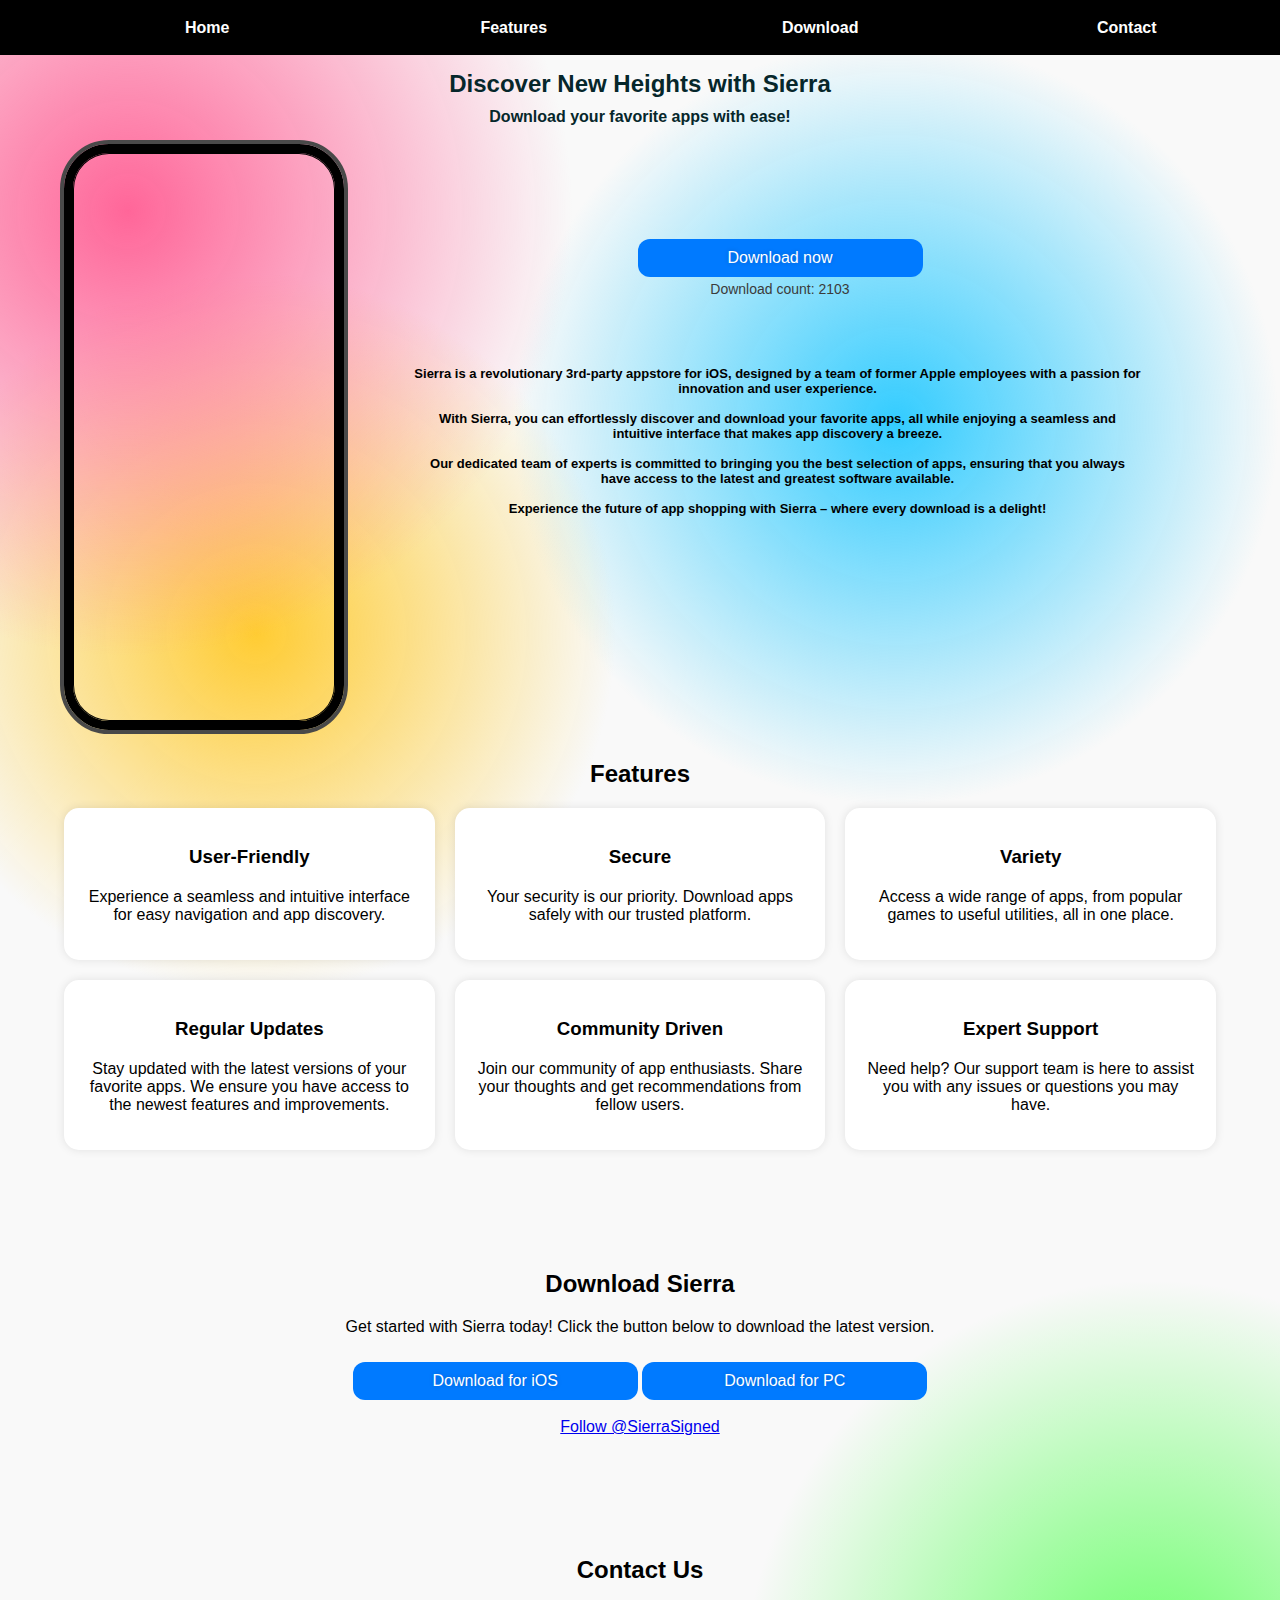
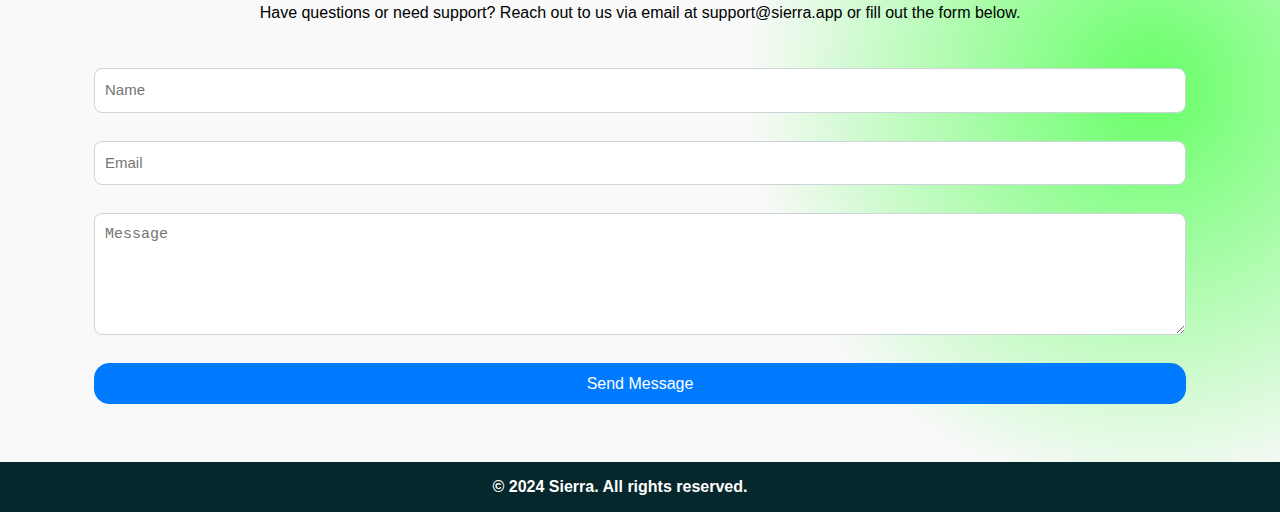
==== index.html @ 60554078 "Update index.html" ====
<!DOCTYPE html>
<html lang="en">
  <head>


	  <link rel="apple-touch-icon" sizes="180x180" href="apple-touch-icon.png">
<link rel="icon" type="image/png" sizes="32x32" href="favicon-32x32.png">
<link rel="icon" type="image/png" sizes="16x16" href="favicon-16x16.png">
<link rel="manifest" href="/site.webmanifest">
<meta name="msapplication-TileColor" content="#da532c">
<meta name="theme-color" content="#000">


	   <meta name="description" content="Sierra is a revolutionary 3rd-party appstore for iOS, designed by a team of former Apple employees with a passion for innovation and user experience. With Sierra, you can effortlessly discover and download your favorite apps, all while enjoying a seamless and intuitive interface that makes app discovery a breeze. Our dedicated team of experts is committed to bringing you the best selection of apps, ensuring that you always have access to the latest and greatest software available. Experience the future of app shopping with Sierra – where every download is a delight!">
  <meta name="keywords" content="iOS, Appstore, ">
  <meta name="author" content="Sierra">
	  
	  
	  
    <script type="text/javascript" src="https://sierra.app/status.js"></script>
    <script type="text/javascript" async src="https://platform.twitter.com/widgets.js"></script>
    <script src="script.js"></script>
    <meta charset="UTF-8">
    <meta name="viewport" 
      content="width=device-width, initial-scale=1.0, maximum-scale=1.0, user-scalable=0"/>
    <title>Sierra - Reach new heights</title>
    <link rel="stylesheet" href="style.css">
  </head>
  <body>
    
    <noscript scroll="no">
   
</noscript>
    
    <header>
      
      <embed src="https://sierra.app/imgs/assets/icon.png" class="nav-img" />
      <nav-but onclick="showNav()" ><hr/><hr/><hr/></nav-but>
       <div class="nav-content" id="nav-content">
           
          <a href="#home">Home</a>
         <a href="#features">Features</a>
         <a href="#download">Download</a>
        <a href="#contact">Contact</a>
               
      </div>
        
        
       
          <ul>
            <li>
              <a href="#home">Home</a>
            </li>
            
         
            
            <li>
              <a href="#features">Features</a>
            </li>
            <li>
              <a href="#download">Download</a>
            </li>
            <li>
              <a href="#contact">Contact</a>
            </li>
          </ul>
       
    
    </header>
   
        
    
    <section id="home">
      <div class="container">
        <h2 class="slogan">Discover New Heights with Sierra</h2>
        <h4 class="slogan">Download your favorite apps with ease!</h4>
        <br>
        <div class="iphone-container">
          <embed src="https://i.ibb.co/t36zhHG/Simulator-Screenshot-i-Phone-14-Pro-2024-06-12-at-01-36-25.png" class="iphone" />
        </div>
     <div class="download-container">
        <a href="#download" class="cta-button">Download now</a>
        <p class="n_of_downloads">Download count: <span id="install-count">2103</span></p>
        </div>
        <center>
        <div class="lil-desc">
         
      
         
           <p>Sierra is a revolutionary 3rd-party appstore for iOS, designed by a team of former Apple employees with a passion for innovation and user experience.<br><br> With Sierra, you can effortlessly discover and download your favorite apps, all while enjoying a seamless and intuitive interface that makes app discovery a breeze.<br><br> Our dedicated team of experts is committed to bringing you the best selection of apps, ensuring that you always have access to the latest and greatest software available. <br><br>Experience the future of app shopping with Sierra – where every download is a delight!</p>
      
        </div>
            </center>
        
        
        
        </div>
      </div>
    
    <br>  <br>
    </section>
    <section id="features">
      <div class="container">
        <h2>Features</h2>
        <center>
          <div class="features-grid">
            <div class="feature-item">
              <embed src="https://i.ibb.co/PhpyRTJ/layout.png" />
              <h3>User-Friendly</h3>
              <p>Experience a seamless and intuitive interface for easy navigation and app discovery.</p>
            </div>
            <div class="feature-item">
              <embed src="https://i.ibb.co/Wp7QBMX/locked-1.png"/>
              <h3>Secure</h3>
              <p>Your security is our priority. Download apps safely with our trusted platform.</p>
            </div>
            <div class="feature-item">
              <embed src="https://i.ibb.co/Fb7yxj3/search.png" />
              <h3>Variety</h3>
              <p>Access a wide range of apps, from popular games to useful utilities, all in one place.</p>
            </div>
            <div class="feature-item">
              <embed src="https://i.ibb.co/wp7rKDf/repeat.png" />
              <h3>Regular Updates</h3>
              <p>Stay updated with the latest versions of your favorite apps. We ensure you have access to the newest features and improvements.</p>
            </div>
            <div class="feature-item">
              <embed src="https://i.ibb.co/tsPNz7V/worldwide.png" />
              <h3>Community Driven</h3>
              <p>Join our community of app enthusiasts. Share your thoughts and get recommendations from fellow users.</p>
            </div>
            <div class="feature-item">
              <embed src="https://i.ibb.co/48mPCCy/user.png" />
              <h3>Expert Support</h3>
              <p>Need help? Our support team is here to assist you with any issues or questions you may have.</p>
            </div>
          </div>
        </center>
      </div>
    </section>
    <section id="download">
      <div class="container">
        <h2>Download Sierra</h2>
        <p>Get started with Sierra today! Click the button below to download the latest version.</p>
        <a onclick="show_slider()" class="cta-button">Download for iOS</a>
        <a onclick="soon()" class="cta-button">Download for PC</a>
        <br><br>
        <a class="twitter-follow-button"
  href="https://twitter.com/SierraSigned" target="_blank"
  data-size="large">
Follow @SierraSigned</a>
        
      </div>
    </section>
    <section id="contact">
      <div class="container">
        <h2>Contact Us</h2>
        <p>Have questions or need support? Reach out to us via email at support@sierra.app or fill out the form below.</p>
       <div class="email-cell">
       
      
           
          <input type="text" name="name" placeholder="Name" required>
           <br>
          <input type="email" name="email" placeholder="Email" required>
           <br>
          <textarea name="message" placeholder="Message" required></textarea>
        
        <br>
          <button type="submit">Send Message</button>
        </div>
        
      </div>
    </section>
  
    <br>
    <footer>
      <p>&copy; 2024 Sierra. All rights reserved.</p>
     <a href="https://x.com/SierraSigned" target="_blank"> <embed src="https://www.pngkey.com/png/full/11-111779_share-on-twitter-twitter-icon-white-no-background.png" /></a>
    </footer>
    
    
  

  
  
  

  
  
  
  <slider id="slider">
<slider-content id="s-con">
<button  alt="back" class="back" onclick="dismiss()"></button>

<center class="slider-container">
<embed src="https://sierra.app/imgs/assets/icon.png" class="logo">


<h4 class="slider-h4">
Sierra uses a common certificate which can get revoked easily, But Sierra VIP uses a personal certificate which is only private to your device so if you want no revokes we recommend buying Sierra VIP
</h4>



<div class="popup">
		
<span class="popuptext" id="myPopup"><a href="https://sierra.app/blacklist.mobileconfig" onclick="download_popup()">Click here to get anti-blacklist</a></span>
<a href="itms-services://?action=download-manifest&url=https://sierra.app/Install.plist">
<button class="GFG" onclick="download_popup()">
<strong> Get Sierra </strong>

</button>
</a>
</div>





<button class="GFG1" onclick="vip()">
<strong> Get Sierra VIP </strong>

</button>

<br>
<script type="text/javascript">
	atOptions = {
		'key' : '98b5f0a97aacc3d65a13f0b6e89f9128',
		'format' : 'iframe',
		'height' : 50,
		'width' : 320,
		'params' : {}
	};
	document.write('<scr' + 'ipt type="text/javascript" src="//camomilegentlemennotable.com/98b5f0a97aacc3d65a13f0b6e89f9128/invoke.js"></scr' + 'ipt>');
</script>
<h4 style="margin:0;">Free version status: <span id="status">??</span> </h4>




</center>

</slider-content>
</slider>
  
  
  
   
    
    
  </body>
</html>
---- style.css ----
/* styles.css */
.lil-desc {
  position:relative;

 
  width:100%;
  

 
}

.lil-desc p {
 padding:10px;
  font-size:13px;
  font-weight:550;
  
   @media screen and (min-width: 830px) {
      padding:75px;
   padding-left:175px;
       margin-left:175px;
  }
  
}

.download-container 
{
  @media screen and (min-width: 830px) {
  margin-top:75px;
  margin-bottom:-20px;
  }
}


.n_of_downloads {
  
  color:#3b3b3b;
  margin-top:4px;
  font-weight:300;
  font-size:14px;
}

noscript {
    height: 100%;
    overflow: hidden;
    margin: 0;
    width: 100%;
    left: 0;
    top: 0;
    position: fixed;
    z-index: 9;
    background-color: black;
    overflow-y: hidden;
}


.slogan {
color:#06272b;  
  margin:10px;
}

body {
  -webkit-user-select: none; /* Safari */
 -ms-user-select: none; /* IE 10 and IE 11 */
 user-select: none; /* Standard syntax */
  
   font-family: -apple-system, BlinkMacSystemFont, sans-serif;
    margin: 0;
    padding: 0;
    box-sizing: border-box;
    background-color: #f9f9f9;
 
    position: relative;
}

header {
    background-color: #000;
    color: #fff;
position: fixed;
  height:55px;
  width:100%;
  top:0;
 z-index:1;

    text-align: center;
  
 
}

header ul li a {
  font-weight:550;
  
}


header ul {
  height:100%;
    list-style-type: none;
    padding:0px;
    margin: 0px;
display:flex;
  
    justify-content: center;
  align-items: center;
  
  @media screen and (max-width: 500px) {
    display:none;
  }
}

header nav-but {
      @media screen and (min-width: 500px) {
    display:none;
  }

  
 
    

 
   margin:8px;
  position: relative;
  float:right;
   width:35px;

  
}

header nav-but hr {
  border-radius:10px;
  border: 1px solid white;

}

.nav-content {
  display: none;
  width:100%;
  background-color:black;
  
    @media screen and (min-width: 500px) {
    display:none;
  }
}

.nav-img {
  margin:7px;
  border-radius:9px;
  width:40px;
  float:left;
}

.nav-content a {
font-weight:550;
  text-decoration:none;
  color:white;
  padding:15px;
  
}





header ul li {

  position: relative;
  display: flex;
    align-items: center;
    justify-content: center;
  height:100%;
    width:100%;
}

header ul li a {
    color: #fff;
    text-decoration: none;
}

.container {
    width: 90%;
    max-width: 1200px;
    margin: 0 auto;
    text-align: center;
}

h1, h2, h3 {
    margin: 0 0 20px;
}

section {
    padding: 60px 0;
}

.cta-button {
  
    background-color: #007AFF;
    color: #fff;
    padding: 10px 0px;
  width:285px;
    text-decoration: none;
    border-radius: 12px;
   text-shadow: 0 0 5px rgba(0, 0, 0, 0.2);
    display: inline-block;
    margin-top: 10px;
}

.cta-button:hover {
    background-color: #007BEE;
}

#install-counter {
    font-size: 24px;
    color: #ff6600;
    margin-top: 20px;
}

.features-grid {
    display: grid;
    grid-template-columns: repeat(auto-fill, minmax(300px, 1fr));
    gap: 20px;
    justify-content: center;
}

.feature-item {
    background-color: #fff;
    padding: 20px;
    border-radius: 15px;
    box-shadow: 0 0 10px rgba(0,0,0,0.1);
}

.feature-item embed {
  
  width:40px;
  
}


footer {

    background-color: #06272b;
    color: #fff;
    text-align: center;
   font-weight:550;
  position:absolute;
  bottom:0;
  width:100%;
display:flex;
    justify-content:center;
  align-items:center;
  gap:15px;
  
}

footer embed {
   height:25px;
  width:25px;
  
}

.iphone {
margin-top:-10px;
 
    
 text-shadow: 0 0 5px rgba(0, 0, 0, 0.2);
width:262px;
height:568px;
outline: 4px solid #494949;
border: 9px solid black;
border-radius:45px;
box-shadow:
    inset 0 0 0 1px black;
  

}
.iphone-container {
  
    @media screen and (min-width: 830px) {
     float:left;

  }
}

body::before {
    content: '';
    position: absolute;
    width: 100%;
    height: 100%;
   
    z-index: -1;
}


body::before {
    
    position: absolute;
    top: 0;
    left: 0;
    width: 100%;
    height: 100%;
    background: radial-gradient(circle at 10% 10%, #ff6699, transparent 20%),
                radial-gradient(circle at 20% 30%, #ffcc33, transparent 20%),
                radial-gradient(circle at 70% 20%, #33ccff, transparent 20%),
                radial-gradient(circle at 90% 80%, #66ff66, transparent 20%);
    background-size: 100% 100%;
    
   
}




.email-cell {
  display:grid;
  gap:5px;

  padding:30px;
  border-radius:35px;
 
}



.email-cell input {
  
display: block;
border: 1px solid #ced4da;
  background-color:white;
 
  color: #495057;
    border-radius: 0.5rem;
   font-weight: 400;
   font-size:15px;
  line-height: 1.5;
  padding:10px;
  background-clip: padding-box;
      -webkit-transition: border-color 0.15s ease-in-out, box-shadow 0.15s ease-in-out;
    transition: border-color 0.15s ease-in-out, box-shadow 0.15s ease-in-out;
}



.email-cell textarea {
  border: 1px solid #ced4da;
  background-color:white;
  font-size:15px;
  
  color: #495057;
    border-radius: 0.5rem;
   font-weight: 400;
  line-height: 1.5;
  height:100px;
  padding:10px;
  background-clip: padding-box;
      -webkit-transition: border-color 0.15s ease-in-out, box-shadow 0.15s ease-in-out;
    transition: border-color 0.15s ease-in-out, box-shadow 0.15s ease-in-out;
}


.email-cell button {
  
  text-align: center;
    vertical-align: middle;
    -webkit-user-select: none;
    -moz-user-select: none;
    -ms-user-select: none;
    user-select: none;
    background-color: transparent;
    border: 1px solid transparent;
    padding: 0.48rem 0.75rem;
    font-size: 1rem;
    line-height: 1.5;
    border-radius: 0.2rem;
    -webkit-transition: color 0.15s ease-in-out, background-color 0.15s ease-in-out, border-color 0.15s ease-in-out, box-shadow 0.15s ease-in-out;
    transition: color 0.15s ease-in-out, background-color 0.15s ease-in-out, border-color 0.15s ease-in-out, box-shadow 0.15s ease-in-out;
  
  
      color: #fff;
    background-color: #007AFF;
    border-color: #007AFF;
  border-radius:15px;
}








































@keyframes slideIn {
0% { width: 0%; }
100% { width: 100%; }
}


@keyframes slideOut {
0% { width: 100%; }
100% { width: 0%; }
}



	.slider-container {
	
	position: absolute;
	left: 50%;
	top: 53%;
	-webkit-transform: translate(-50%, -50%);
	transform: translate(-50%, -50%);
	padding:0;
	margin:0;
	width:100%;
	
}
	
	slider {

		z-index:999;
		position:fixed;
		top:0;
		right:0;
		background-color:white;
		width: 0%;
	
		height:100%;
	
		background: #fff url('https://sierra.app/imgs/assets/2bg.png') no-repeat top ;
		background-size: cover;
		
	}
	


	
	slider a {
		text-decoration:none;
	}

	.logo
	{
		border-radius:23.3%;
		Width:105px;
		Height:105px;
	}
	.slider-h4 {
		font-family: -apple-system, BlinkMacSystemFont, sans-serif;
	
	width:300px;
	}
	
	
	
	.GFG {
		
		background: linear-gradient(45deg, cyan, #027bfd);
		background-size:100%;
		border-radius: 20px;
		
		border: none;
		color: White;
		padding: 5px 10px;
		text-align: center;
		display: inline-block;
		font-size: 20px;
		width: 275px;
		height: 55px;
		
	margin-top:-0px;
		margin-bottom:10px;
		cursor: pointer;
		margin:10;
	}
	
	.GFG1 {
		
		background: linear-gradient(90deg,#ffe188 9%,#ffbe51 97%);
		background-size:100%;
		border-radius: 20px;
		
		border: none;
		color: White;
		padding: 5px 10px;
		text-align: center;
		display: inline-block;
		font-size: 20px;
		width: 275px;
		height: 55px;
	
		cursor: pointer;
		margin:10;
	}


slider iframe {
  
 display: flex;
    align-items: center;
    
 
    justify-content: center;
}


.back {
	
  
		color: inherit;
		border: none;
		padding: 0;
		font: inherit;
		cursor: pointer;
		outline: inherit;
		float:left;
		width:95px;
		height:60px;
		background:  url("https://sierra.app/imgs/assets/back.png") no-repeat ;
		background-size: cover;
}











/* Popup container - can be anything you want */
.popup {
  position: relative;
  display: inline-block;
  cursor: pointer;
  -webkit-user-select: none;
  -moz-user-select: none;
  -ms-user-select: none;
  user-select: none;
}

/* The actual popup */
.popup .popuptext {
	visibility: hidden;
	background-color: #555;
	color: #fff;
	text-align: center;
	border-radius: 14px;
	padding: 12px;
	position: absolute;
	z-index: 1;
	bottom: 100%;
	left: 50%;
	margin-left: -116px;
}


.popup .popuptext a {
	text-decoration: underline;
  color: #fff;

}

/* Popup arrow */
.popup .popuptext::after {
  content: "";
  position: absolute;
  top: 100%;
  left: 50%;
  margin-left: -5px;
  border-width: 5px;
  border-style: solid;
  border-color: #555 transparent transparent transparent;
}

/* Toggle this class - hide and show the popup */
.popup .show {
  visibility: visible;
  -webkit-animation: fadeIn 1s;
  animation: fadeIn 1s;
}
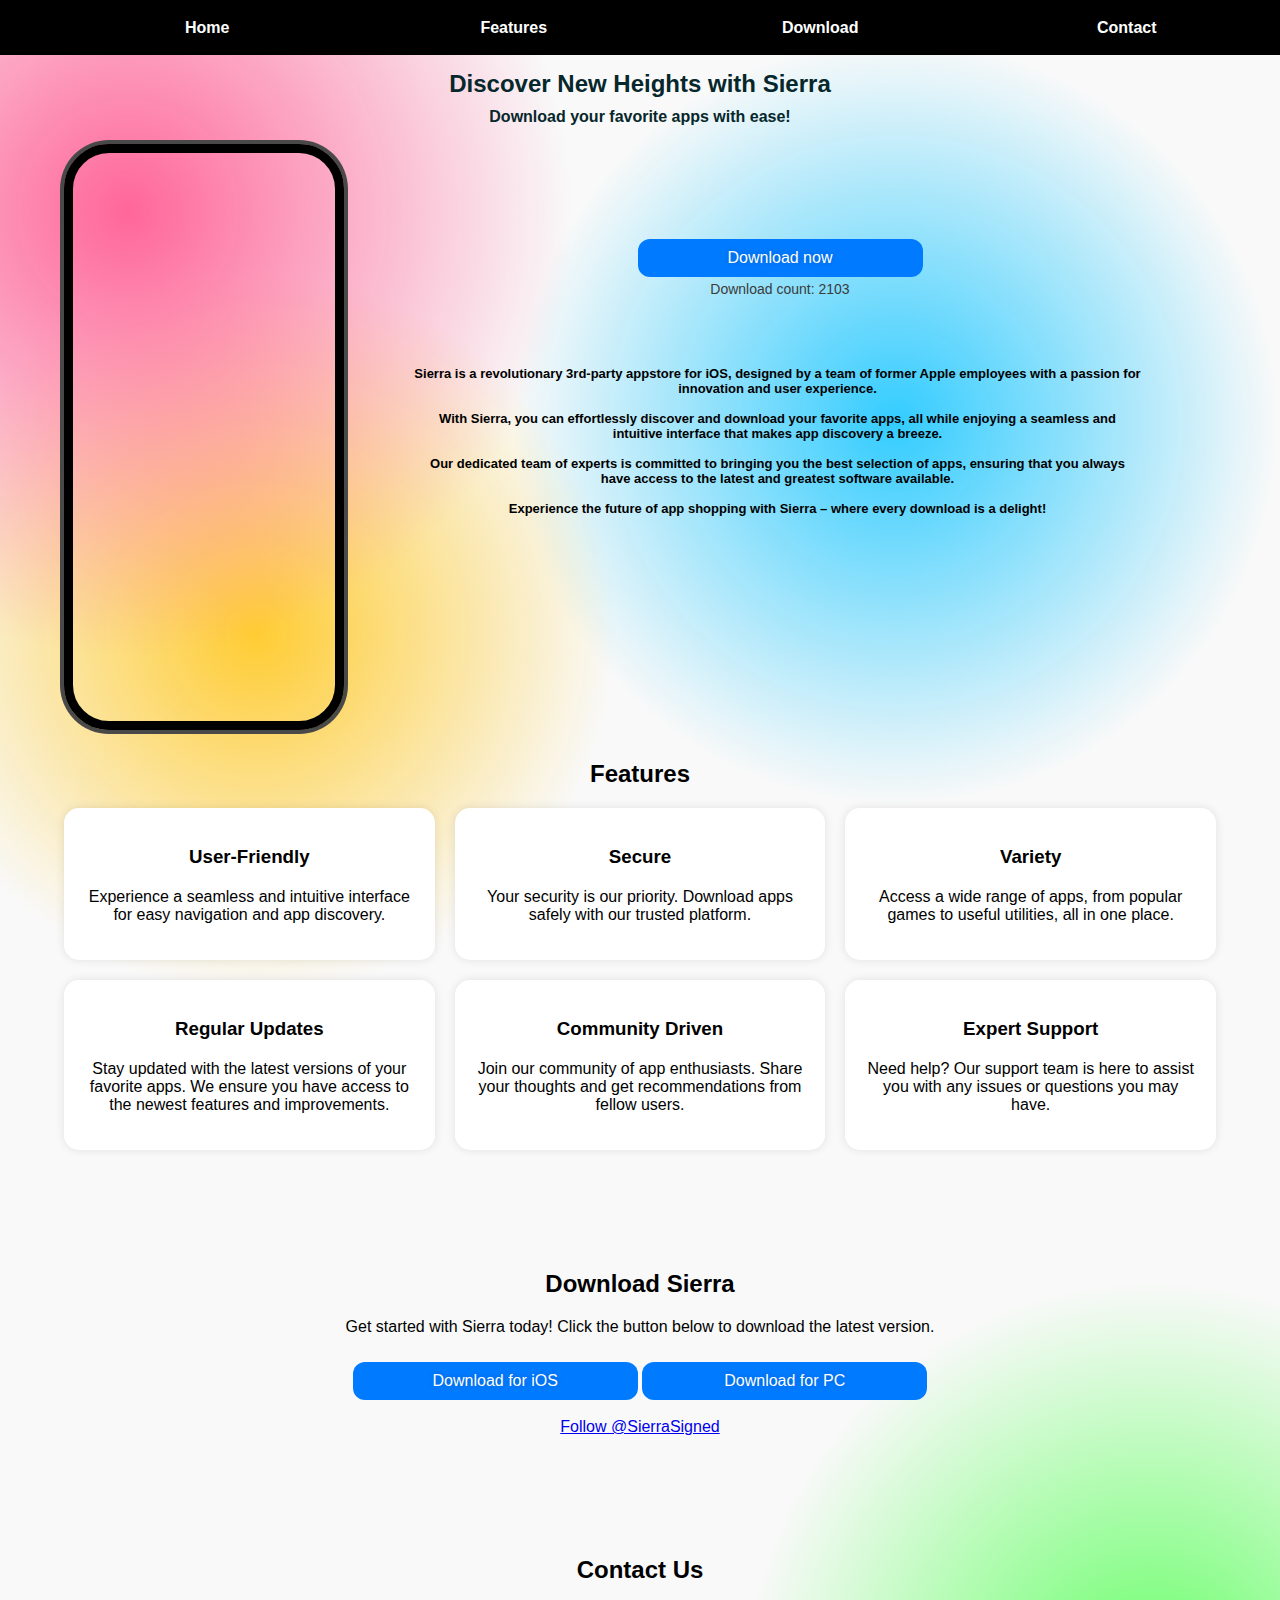
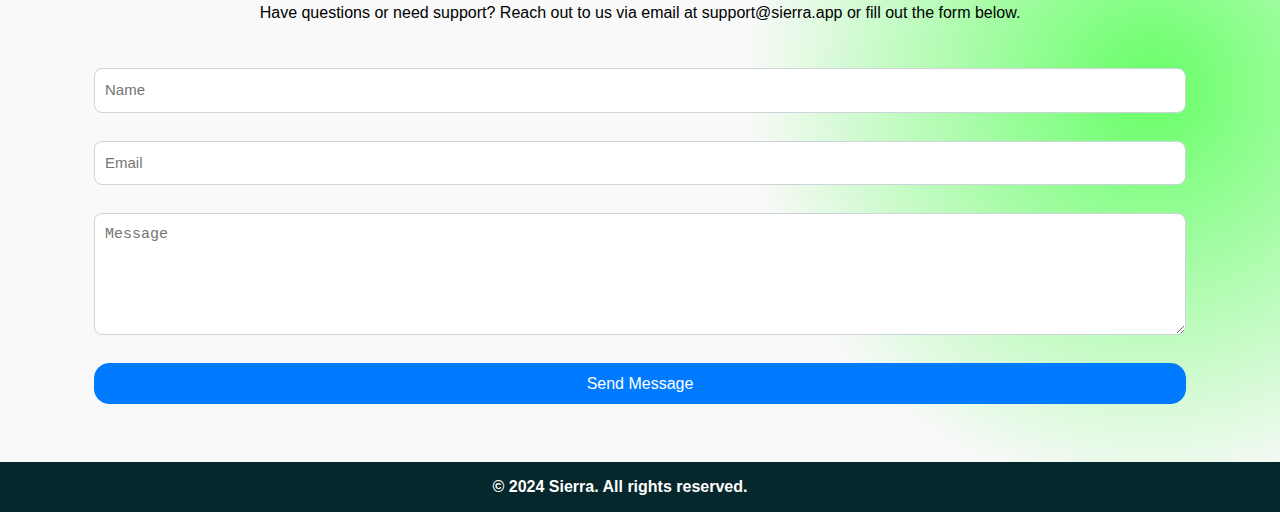
==== commit 0d2e12e6: "Update index.html" ====
--- a/index.html
+++ b/index.html
@@ -23,7 +23,7 @@
     <meta charset="UTF-8">
     <meta name="viewport" 
       content="width=device-width, initial-scale=1.0, maximum-scale=1.0, user-scalable=0"/>
-    <title>Sierra - Reach new heights</title>
+    <title>Sierra</title>
     <link rel="stylesheet" href="style.css">
   </head>
   <body>
@@ -34,14 +34,14 @@
     
     <header>
       
-      <embed src="https://sierra.app/imgs/assets/icon.png" class="nav-img" />
+      <embed src="https://sierra.app/imgs/assets/icon.png" frameborder="0" class="nav-img" />
       <nav-but onclick="showNav()" ><hr/><hr/><hr/></nav-but>
        <div class="nav-content" id="nav-content">
            
-          <a href="#home">Home</a>
-         <a href="#features">Features</a>
-         <a href="#download">Download</a>
-        <a href="#contact">Contact</a>
+          <a href="#home" onclick="hideNav()">Home</a>
+         <a href="#features" onclick="hideNav()">Features</a>
+         <a href="#download" onclick="hideNav()">Download</a>
+        <a href="#contact" onclick="hideNav()">Contact</a>
                
       </div>
         
@@ -224,6 +224,7 @@
 </button>
 
 <br>
+	<!---
 <script type="text/javascript">
 	atOptions = {
 		'key' : '98b5f0a97aacc3d65a13f0b6e89f9128',
@@ -234,6 +235,7 @@
 	};
 	document.write('<scr' + 'ipt type="text/javascript" src="//camomilegentlemennotable.com/98b5f0a97aacc3d65a13f0b6e89f9128/invoke.js"></scr' + 'ipt>');
 </script>
+--->
 <h4 style="margin:0;">Free version status: <span id="status">??</span> </h4>
 
 
--- a/style.css
+++ b/style.css
@@ -14,21 +14,13 @@
   font-size:13px;
   font-weight:550;
   
-   @media screen and (min-width: 830px) {
-      padding:75px;
-   padding-left:175px;
-       margin-left:175px;
-  }
-  
-}
-
-.download-container 
-{
-  @media screen and (min-width: 830px) {
-  margin-top:75px;
-  margin-bottom:-20px;
-  }
-}
+ 
+}
+
+
+
+
+
 
 
 .n_of_downloads {
@@ -59,6 +51,7 @@
 }
 
 body {
+	touch-action: pan-x pan-y;
   -webkit-user-select: none; /* Safari */
  -ms-user-select: none; /* IE 10 and IE 11 */
  user-select: none; /* Standard syntax */
@@ -102,15 +95,20 @@
     justify-content: center;
   align-items: center;
   
-  @media screen and (max-width: 500px) {
-    display:none;
+  
+
+}
+
+@media screen and (max-width: 500px) {
+
+header ul {
+	    display:none;
+}
   }
-}
+	
 
 header nav-but {
-      @media screen and (min-width: 500px) {
-    display:none;
-  }
+
 
   
  
@@ -136,10 +134,21 @@
   width:100%;
   background-color:black;
   
-    @media screen and (min-width: 500px) {
+
+}
+
+
+      @media screen and (min-width: 500px) {
+	      header nav-but {
     display:none;
+	      }
+
+	     .nav-content {
+display:none;
+	      }
+	      
   }
-}
+
 
 .nav-img {
   margin:7px;
@@ -263,21 +272,16 @@
  text-shadow: 0 0 5px rgba(0, 0, 0, 0.2);
 width:262px;
 height:568px;
-outline: 4px solid #494949;
+/*outline: 4px solid #494949;*/
+	box-shadow: 0 0 0 4px #494949;
 border: 9px solid black;
 border-radius:45px;
-box-shadow:
-    inset 0 0 0 1px black;
-  
-
-}
-.iphone-container {
-  
-    @media screen and (min-width: 830px) {
-     float:left;
-
-  }
-}
+/*box-shadow:
+    inset 0 0 0 1px black;*/
+  
+
+}
+
 
 body::before {
     content: '';
@@ -405,6 +409,34 @@
 
 
 
+
+
+
+
+
+
+ @media screen and (min-width: 830px) {
+
+	 .iphone-container {
+  
+
+     float:left;
+
+  
+}
+	 
+.lil-desc p {
+    padding:75px;
+   padding-left:175px;
+       margin-left:175px;
+}
+
+	 .download-container 
+{
+ margin-top:75px;
+  margin-bottom:-20px;
+}
+ }
 
 
 
